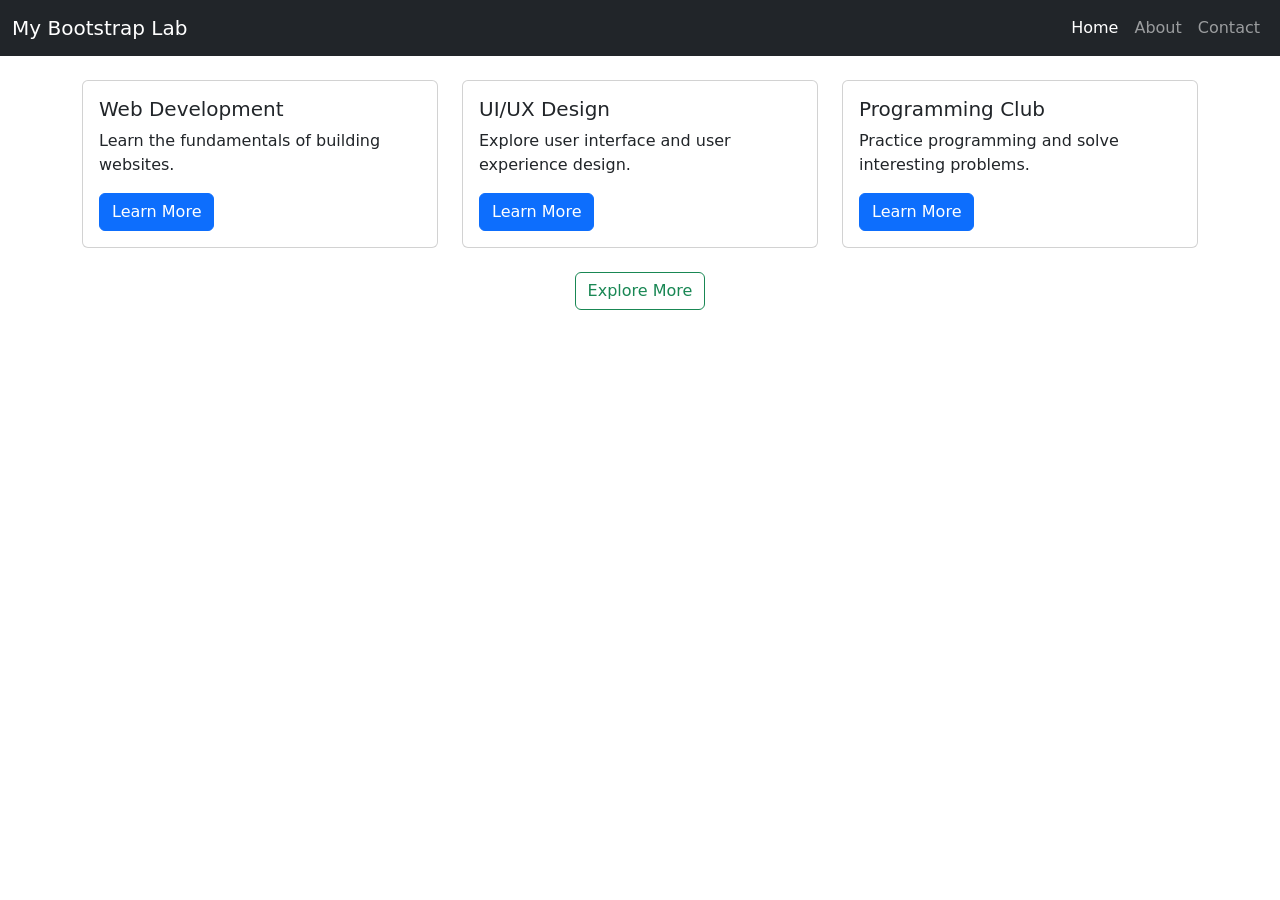
==== bootstrap-demo.html @ d8f0ce37 "Initial commit: HTML5, CSS3 and Bootstrap demo" ====
<!DOCTYPE html>
<html lang="en">

<head>
    <meta charset="UTF-8">
    <meta name="viewport" content="width=device-width, initial-scale=1.0">

    <title>Bootstrap Demo</title>

    <link href="https://cdn.jsdelivr.net/npm/bootstrap@5.3.3/dist/css/bootstrap.min.css"
        rel="stylesheet">
</head>

<body>
<nav class="navbar navbar-expand-lg navbar-dark bg-dark">

    <div class="container-fluid">

        <a class="navbar-brand" href="#">My Bootstrap Lab</a>

        <button class="navbar-toggler" type="button"
            data-bs-toggle="collapse"
            data-bs-target="#navbarNav">

            <span class="navbar-toggler-icon"></span>

        </button>

        <div class="collapse navbar-collapse" id="navbarNav">

            <ul class="navbar-nav ms-auto">

                <li class="nav-item">
                    <a class="nav-link active" href="#">Home</a>
                </li>

                <li class="nav-item">
                    <a class="nav-link" href="#">About</a>
                </li>

                <li class="nav-item">
                    <a class="nav-link" href="#">Contact</a>
                </li>

            </ul>

        </div>

    </div>

</nav>

<div class="container mt-4">

    <div class="row">

        <div class="col-md-4">
            <div class="card">
                <div class="card-body">
                    <h5 class="card-title">Web Development</h5>

                    <p class="card-text">
                        Learn the fundamentals of building websites.
                    </p>

                    <a href="#" class="btn btn-primary">Learn More</a>
                </div>
            </div>
        </div>

        <div class="col-md-4">
            <div class="card">
                <div class="card-body">
                    <h5 class="card-title">UI/UX Design</h5>

                    <p class="card-text">
                        Explore user interface and user experience design.
                    </p>

                    <a href="#" class="btn btn-primary">Learn More</a>
                </div>
            </div>
        </div>

        <div class="col-md-4">
            <div class="card">
                <div class="card-body">
                    <h5 class="card-title">Programming Club</h5>

                    <p class="card-text">
                        Practice programming and solve interesting problems.
                    </p>

                    <a href="#" class="btn btn-primary">Learn More</a>
                </div>
            </div>
        </div>

    </div>

</div>   <!-- container ends -->

<div class="text-center mt-4">
    <button type="button" class="btn btn-outline-success">
        Explore More
    </button>
</div>

<script src="https://cdn.jsdelivr.net/npm/bootstrap@5.3.3/dist/js/bootstrap.bundle.min.js"></script>

</body>

</html>
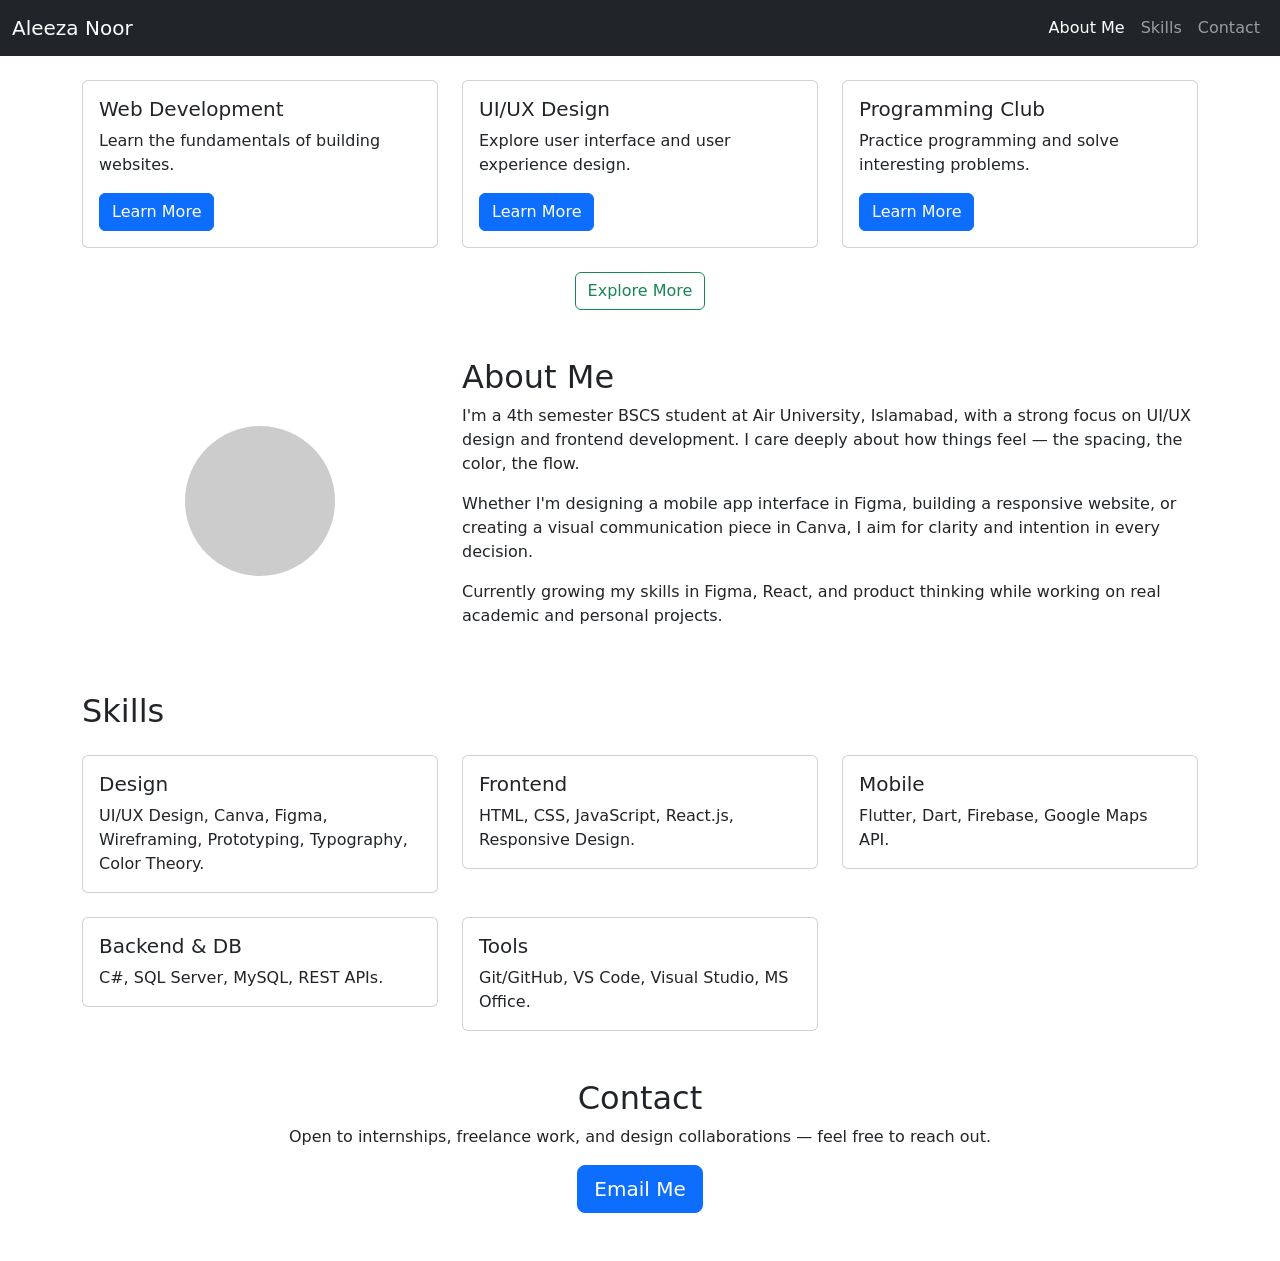
==== commit 6658c6c7: "Add About Me and Skills sections to portfolio page" ====
--- a/bootstrap-demo.html
+++ b/bootstrap-demo.html
@@ -4,110 +4,144 @@
 <head>
     <meta charset="UTF-8">
     <meta name="viewport" content="width=device-width, initial-scale=1.0">
-
     <title>Bootstrap Demo</title>
-
-    <link href="https://cdn.jsdelivr.net/npm/bootstrap@5.3.3/dist/css/bootstrap.min.css"
-        rel="stylesheet">
+    <link href="https://cdn.jsdelivr.net/npm/bootstrap@5.3.3/dist/css/bootstrap.min.css" rel="stylesheet">
 </head>
 
 <body>
 <nav class="navbar navbar-expand-lg navbar-dark bg-dark">
-
     <div class="container-fluid">
-
-        <a class="navbar-brand" href="#">My Bootstrap Lab</a>
-
-        <button class="navbar-toggler" type="button"
-            data-bs-toggle="collapse"
-            data-bs-target="#navbarNav">
-
+        <a class="navbar-brand" href="#">Aleeza Noor</a>
+        <button class="navbar-toggler" type="button" data-bs-toggle="collapse" data-bs-target="#navbarNav">
             <span class="navbar-toggler-icon"></span>
-
         </button>
-
         <div class="collapse navbar-collapse" id="navbarNav">
-
             <ul class="navbar-nav ms-auto">
-
-                <li class="nav-item">
-                    <a class="nav-link active" href="#">Home</a>
-                </li>
-
-                <li class="nav-item">
-                    <a class="nav-link" href="#">About</a>
-                </li>
-
-                <li class="nav-item">
-                    <a class="nav-link" href="#">Contact</a>
-                </li>
-
+                <li class="nav-item"><a class="nav-link active" href="#about">About Me</a></li>
+                <li class="nav-item"><a class="nav-link" href="#skills">Skills</a></li>
+                <li class="nav-item"><a class="nav-link" href="#contact">Contact</a></li>
             </ul>
-
         </div>
-
     </div>
-
 </nav>
 
 <div class="container mt-4">
-
     <div class="row">
-
         <div class="col-md-4">
             <div class="card">
                 <div class="card-body">
                     <h5 class="card-title">Web Development</h5>
-
-                    <p class="card-text">
-                        Learn the fundamentals of building websites.
-                    </p>
-
+                    <p class="card-text">Learn the fundamentals of building websites.</p>
                     <a href="#" class="btn btn-primary">Learn More</a>
                 </div>
             </div>
         </div>
-
         <div class="col-md-4">
             <div class="card">
                 <div class="card-body">
                     <h5 class="card-title">UI/UX Design</h5>
-
-                    <p class="card-text">
-                        Explore user interface and user experience design.
-                    </p>
-
+                    <p class="card-text">Explore user interface and user experience design.</p>
                     <a href="#" class="btn btn-primary">Learn More</a>
                 </div>
             </div>
         </div>
-
         <div class="col-md-4">
             <div class="card">
                 <div class="card-body">
                     <h5 class="card-title">Programming Club</h5>
-
-                    <p class="card-text">
-                        Practice programming and solve interesting problems.
-                    </p>
-
+                    <p class="card-text">Practice programming and solve interesting problems.</p>
                     <a href="#" class="btn btn-primary">Learn More</a>
                 </div>
             </div>
         </div>
-
     </div>
-
-</div>   <!-- container ends -->
+</div>
 
 <div class="text-center mt-4">
-    <button type="button" class="btn btn-outline-success">
-        Explore More
-    </button>
+    <button type="button" class="btn btn-outline-success">Explore More</button>
 </div>
 
+<!-- About Me -->
+<div class="container mt-5" id="about">
+    <div class="row align-items-center">
+        <div class="col-md-4 text-center">
+            <div style="width:150px;height:150px;border-radius:50%;background:#ccc;margin:0 auto;"></div>
+        </div>
+        <div class="col-md-8">
+            <h2>About Me</h2>
+            <p>
+                I'm a 4th semester BSCS student at Air University, Islamabad, with a strong
+                focus on UI/UX design and frontend development. I care deeply about how things
+                feel — the spacing, the color, the flow.
+            </p>
+            <p>
+                Whether I'm designing a mobile app interface in Figma, building a responsive
+                website, or creating a visual communication piece in Canva, I aim for clarity
+                and intention in every decision.
+            </p>
+            <p>
+                Currently growing my skills in Figma, React, and product thinking while
+                working on real academic and personal projects.
+            </p>
+        </div>
+    </div>
+</div>
+
+<!-- Skills -->
+<div class="container mt-5" id="skills">
+    <h2 class="mb-4">Skills</h2>
+    <div class="row">
+        <div class="col-md-4">
+            <div class="card">
+                <div class="card-body">
+                    <h5 class="card-title">Design</h5>
+                    <p class="card-text">UI/UX Design, Canva, Figma, Wireframing, Prototyping, Typography, Color Theory.</p>
+                </div>
+            </div>
+        </div>
+        <div class="col-md-4">
+            <div class="card">
+                <div class="card-body">
+                    <h5 class="card-title">Frontend</h5>
+                    <p class="card-text">HTML, CSS, JavaScript, React.js, Responsive Design.</p>
+                </div>
+            </div>
+        </div>
+        <div class="col-md-4">
+            <div class="card">
+                <div class="card-body">
+                    <h5 class="card-title">Mobile</h5>
+                    <p class="card-text">Flutter, Dart, Firebase, Google Maps API.</p>
+                </div>
+            </div>
+        </div>
+        <div class="col-md-4 mt-4">
+            <div class="card">
+                <div class="card-body">
+                    <h5 class="card-title">Backend & DB</h5>
+                    <p class="card-text">C#, SQL Server, MySQL, REST APIs.</p>
+                </div>
+            </div>
+        </div>
+        <div class="col-md-4 mt-4">
+            <div class="card">
+                <div class="card-body">
+                    <h5 class="card-title">Tools</h5>
+                    <p class="card-text">Git/GitHub, VS Code, Visual Studio, MS Office.</p>
+                </div>
+            </div>
+        </div>
+    </div>
+</div>
+
+<!-- Contact -->
+<div class="container mt-5 mb-5 text-center" id="contact">
+    <h2>Contact</h2>
+    <p>Open to internships, freelance work, and design collaborations — feel free to reach out.</p>
+    <a href="mailto:aleezanoor845@gmail.com" class="btn btn-primary btn-lg">Email Me</a>
+</div>
+
+
 <script src="https://cdn.jsdelivr.net/npm/bootstrap@5.3.3/dist/js/bootstrap.bundle.min.js"></script>
-
 </body>
-
 </html>
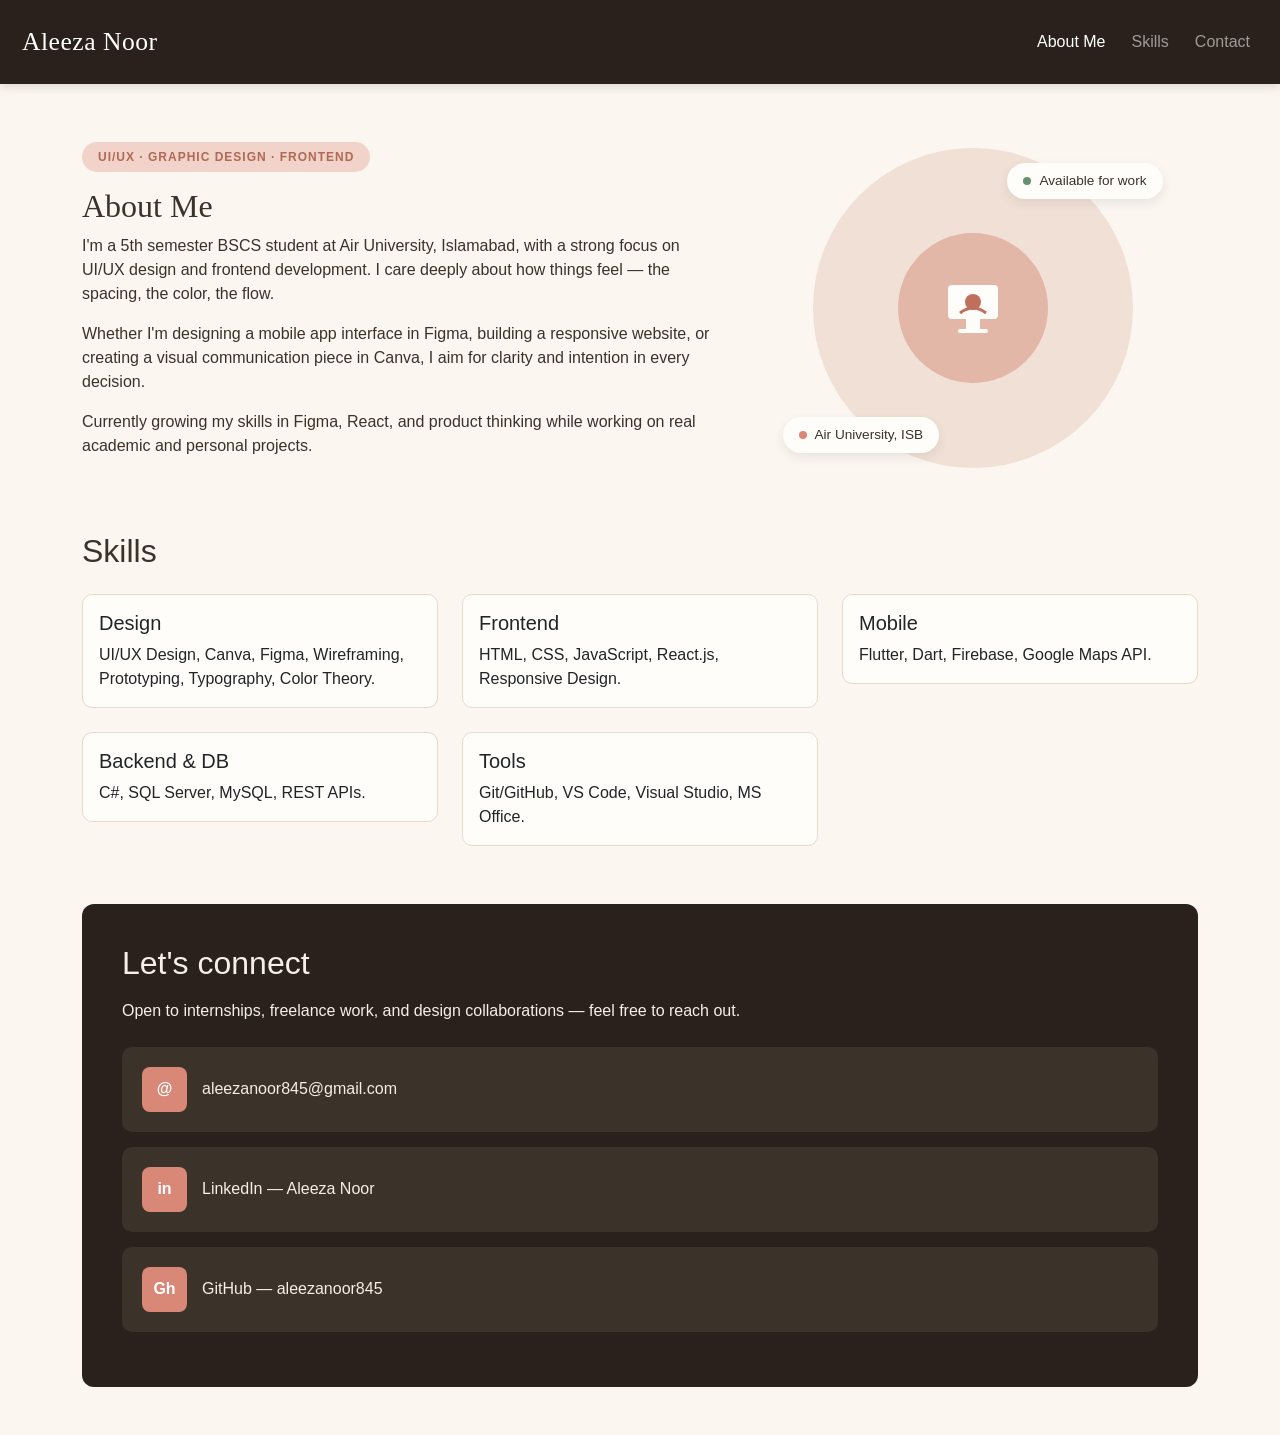
==== commit f94c7d61: "Add About Me and Skills sections with beige theme styling" ====
--- a/bootstrap-demo.html
+++ b/bootstrap-demo.html
@@ -4,8 +4,113 @@
 <head>
     <meta charset="UTF-8">
     <meta name="viewport" content="width=device-width, initial-scale=1.0">
-    <title>Bootstrap Demo</title>
+    <title>Aleeza Noor - Portfolio</title>
     <link href="https://cdn.jsdelivr.net/npm/bootstrap@5.3.3/dist/css/bootstrap.min.css" rel="stylesheet">
+
+   <style>
+    body {
+        background-color: #FBF6EF;
+        color: #3B3229;
+        font-family: 'Segoe UI', Arial, sans-serif;
+    }
+
+    .navbar.bg-dark {
+        background-color: #2A211D !important;
+        padding: 18px 10px;
+        box-shadow: 0 2px 10px rgba(0,0,0,0.15);
+    }
+
+    .navbar-brand {
+        font-family: Georgia, 'Times New Roman', serif;
+        font-size: 1.6rem;
+        letter-spacing: 0.5px;
+    }
+
+    .nav-link {
+        font-weight: 500;
+        margin-left: 10px;
+    }
+
+    .section-heading {
+        font-family: Georgia, 'Times New Roman', serif;
+        margin-bottom: 8px;
+    }
+
+    .section-subtext {
+        color: #7A6F63;
+        margin-bottom: 30px;
+    }
+
+    .card {
+        background-color: #FFFDF9;
+        border: 1px solid #E8DCC8;
+        border-radius: 10px;
+        transition: transform 0.15s ease;
+    }
+
+    .card:hover {
+        transform: translateY(-4px);
+    }
+
+    .btn-primary {
+        background-color: #D98878;
+        border-color: #D98878;
+    }
+
+    .btn-primary:hover {
+        background-color: #C06F5E;
+        border-color: #C06F5E;
+    }
+
+    .btn-outline-success {
+        color: #6B8F71;
+        border-color: #6B8F71;
+    }
+
+    .btn-outline-success:hover {
+        background-color: #6B8F71;
+        border-color: #6B8F71;
+        color: white;
+    }
+
+    .dark-panel {
+        background-color: #2A211D;
+        color: #F5EFE6;
+        border-radius: 12px;
+        padding: 40px;
+    }
+
+    .dark-panel a {
+        color: #F5EFE6;
+        text-decoration: none;
+    }
+
+    .contact-box {
+        background-color: #3B3229;
+        border-radius: 10px;
+        padding: 20px;
+        margin-bottom: 15px;
+        display: flex;
+        align-items: center;
+        gap: 15px;
+    }
+
+    .contact-icon {
+        background-color: #D98878;
+        width: 45px;
+        height: 45px;
+        border-radius: 8px;
+        display: flex;
+        align-items: center;
+        justify-content: center;
+        font-weight: bold;
+        color: white;
+    }
+
+    section, .container {
+        padding-top: 10px;
+    }
+</style>
 </head>
 
 <body>
@@ -25,52 +130,85 @@
     </div>
 </nav>
 
-<div class="container mt-4">
-    <div class="row">
-        <div class="col-md-4">
-            <div class="card">
-                <div class="card-body">
-                    <h5 class="card-title">Web Development</h5>
-                    <p class="card-text">Learn the fundamentals of building websites.</p>
-                    <a href="#" class="btn btn-primary">Learn More</a>
-                </div>
-            </div>
-        </div>
-        <div class="col-md-4">
-            <div class="card">
-                <div class="card-body">
-                    <h5 class="card-title">UI/UX Design</h5>
-                    <p class="card-text">Explore user interface and user experience design.</p>
-                    <a href="#" class="btn btn-primary">Learn More</a>
-                </div>
-            </div>
-        </div>
-        <div class="col-md-4">
-            <div class="card">
-                <div class="card-body">
-                    <h5 class="card-title">Programming Club</h5>
-                    <p class="card-text">Practice programming and solve interesting problems.</p>
-                    <a href="#" class="btn btn-primary">Learn More</a>
-                </div>
-            </div>
-        </div>
-    </div>
-</div>
-
-<div class="text-center mt-4">
-    <button type="button" class="btn btn-outline-success">Explore More</button>
-</div>
-
-<!-- About Me -->
+
+<style>
+    .hero-circle-wrap {
+        position: relative;
+        width: 320px;
+        height: 320px;
+        margin: 0 auto;
+    }
+
+    .hero-circle-outer {
+        width: 320px;
+        height: 320px;
+        border-radius: 50%;
+        background-color: #F1E0D6;
+    }
+
+    .hero-circle-inner {
+        position: absolute;
+        top: 50%;
+        left: 50%;
+        transform: translate(-50%, -50%);
+        width: 150px;
+        height: 150px;
+        border-radius: 50%;
+        background-color: #E3B7A8;
+        display: flex;
+        align-items: center;
+        justify-content: center;
+    }
+
+    .hero-badge {
+        position: absolute;
+        background-color: #FFFDF9;
+        border-radius: 30px;
+        padding: 8px 16px;
+        font-size: 0.85rem;
+        box-shadow: 0 4px 12px rgba(0,0,0,0.08);
+        display: flex;
+        align-items: center;
+        gap: 8px;
+        white-space: nowrap;
+    }
+
+    .hero-badge .dot {
+        width: 8px;
+        height: 8px;
+        border-radius: 50%;
+    }
+
+    .badge-top {
+        top: 15px;
+        right: -30px;
+    }
+
+    .badge-bottom {
+        bottom: 15px;
+        left: -30px;
+    }
+
+    .pill-tag {
+        display: inline-block;
+        background-color: #F1D3C9;
+        color: #B06954;
+        font-weight: 600;
+        font-size: 0.75rem;
+        letter-spacing: 1px;
+        padding: 6px 16px;
+        border-radius: 30px;
+        margin-bottom: 15px;
+    }
+</style>
+
 <div class="container mt-5" id="about">
     <div class="row align-items-center">
-        <div class="col-md-4 text-center">
-            <div style="width:150px;height:150px;border-radius:50%;background:#ccc;margin:0 auto;"></div>
-        </div>
-        <div class="col-md-8">
-            <h2>About Me</h2>
+        <div class="col-md-7">
+            <span class="pill-tag">UI/UX &middot; GRAPHIC DESIGN &middot; FRONTEND</span>
+            <h2 class="section-heading">About Me</h2>
             <p>
-                I'm a 4th semester BSCS student at Air University, Islamabad, with a strong
+                I'm a 5th semester BSCS student at Air University, Islamabad, with a strong
                 focus on UI/UX design and frontend development. I care deeply about how things
                 feel — the spacing, the color, the flow.
             </p>
@@ -84,10 +222,31 @@
                 working on real academic and personal projects.
             </p>
         </div>
+
+        <div class="col-md-5 mt-5 mt-md-0">
+            <div class="hero-circle-wrap">
+                <div class="hero-circle-outer"></div>
+                <div class="hero-circle-inner">
+                    <svg width="70" height="70" viewBox="0 0 70 70" xmlns="http://www.w3.org/2000/svg">
+                        <rect x="10" y="12" width="50" height="34" rx="4" fill="#FFFDF9"/>
+                        <circle cx="35" cy="29" r="8" fill="#C06F5E"/>
+                        <path d="M22 40 Q35 30 48 40" stroke="#C06F5E" stroke-width="3" fill="none"/>
+                        <rect x="28" y="46" width="14" height="10" fill="#FFFDF9"/>
+                        <rect x="20" y="56" width="30" height="4" rx="2" fill="#FFFDF9"/>
+                    </svg>
+                </div>
+                <div class="hero-badge badge-top">
+                    <span class="dot" style="background-color:#6B8F71;"></span>
+                    Available for work
+                </div>
+                <div class="hero-badge badge-bottom">
+                    <span class="dot" style="background-color:#D98878;"></span>
+                    Air University, ISB
+                </div>
+            </div>
+        </div>
     </div>
 </div>
-
-<!-- Skills -->
 <div class="container mt-5" id="skills">
     <h2 class="mb-4">Skills</h2>
     <div class="row">
@@ -134,13 +293,27 @@
     </div>
 </div>
 
-<!-- Contact -->
-<div class="container mt-5 mb-5 text-center" id="contact">
-    <h2>Contact</h2>
-    <p>Open to internships, freelance work, and design collaborations — feel free to reach out.</p>
-    <a href="mailto:aleezanoor845@gmail.com" class="btn btn-primary btn-lg">Email Me</a>
+<div class="container mt-5 mb-5" id="contact">
+    <div class="dark-panel">
+        <h2 class="mb-3">Let's connect</h2>
+        <p class="mb-4">Open to internships, freelance work, and design collaborations — feel free to reach out.</p>
+
+        <div class="contact-box">
+            <div class="contact-icon">@</div>
+            <a href="mailto:aleezanoor845@gmail.com">aleezanoor845@gmail.com</a>
+        </div>
+
+        <div class="contact-box">
+            <div class="contact-icon">in</div>
+            <a href="#">LinkedIn — Aleeza Noor</a>
+        </div>
+
+        <div class="contact-box">
+            <div class="contact-icon">Gh</div>
+            <a href="https://github.com/aleezanoor845" target="_blank">GitHub — aleezanoor845</a>
+        </div>
+    </div>
 </div>
-
 
 <script src="https://cdn.jsdelivr.net/npm/bootstrap@5.3.3/dist/js/bootstrap.bundle.min.js"></script>
 </body>
